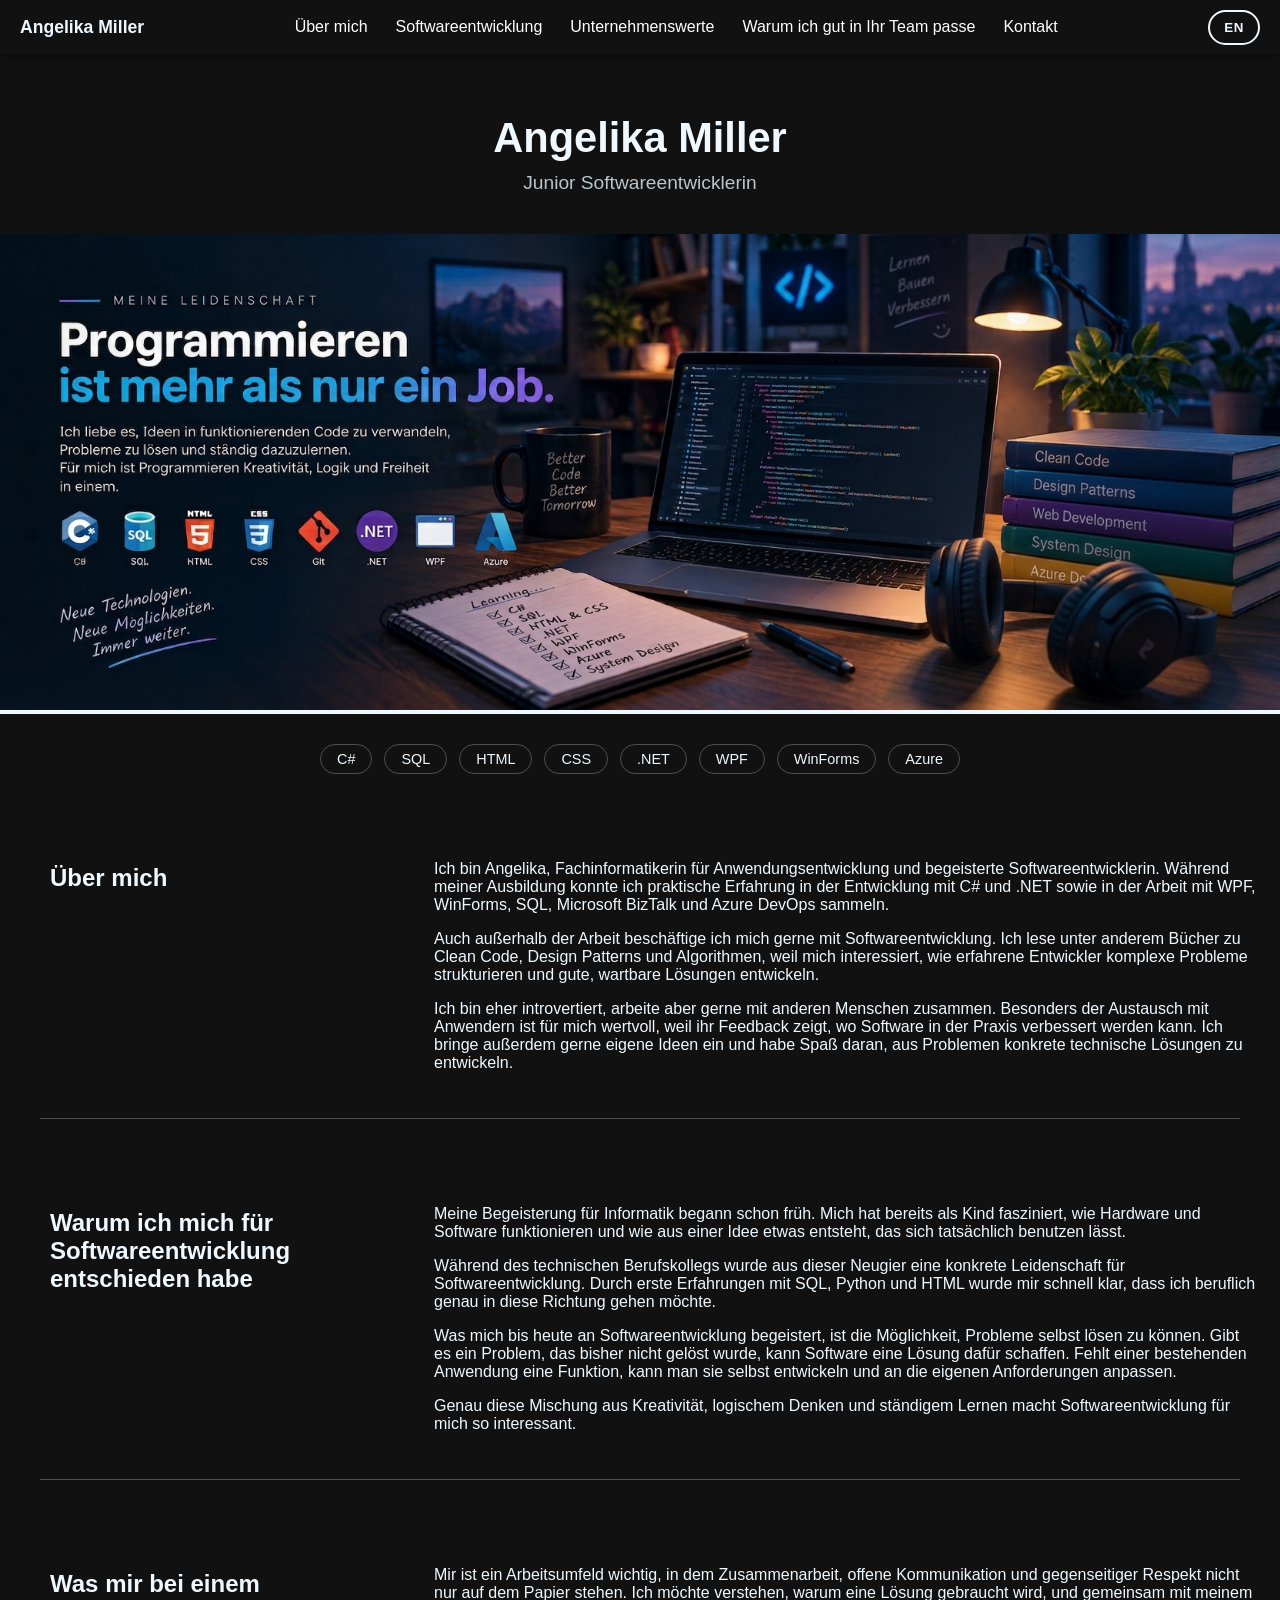
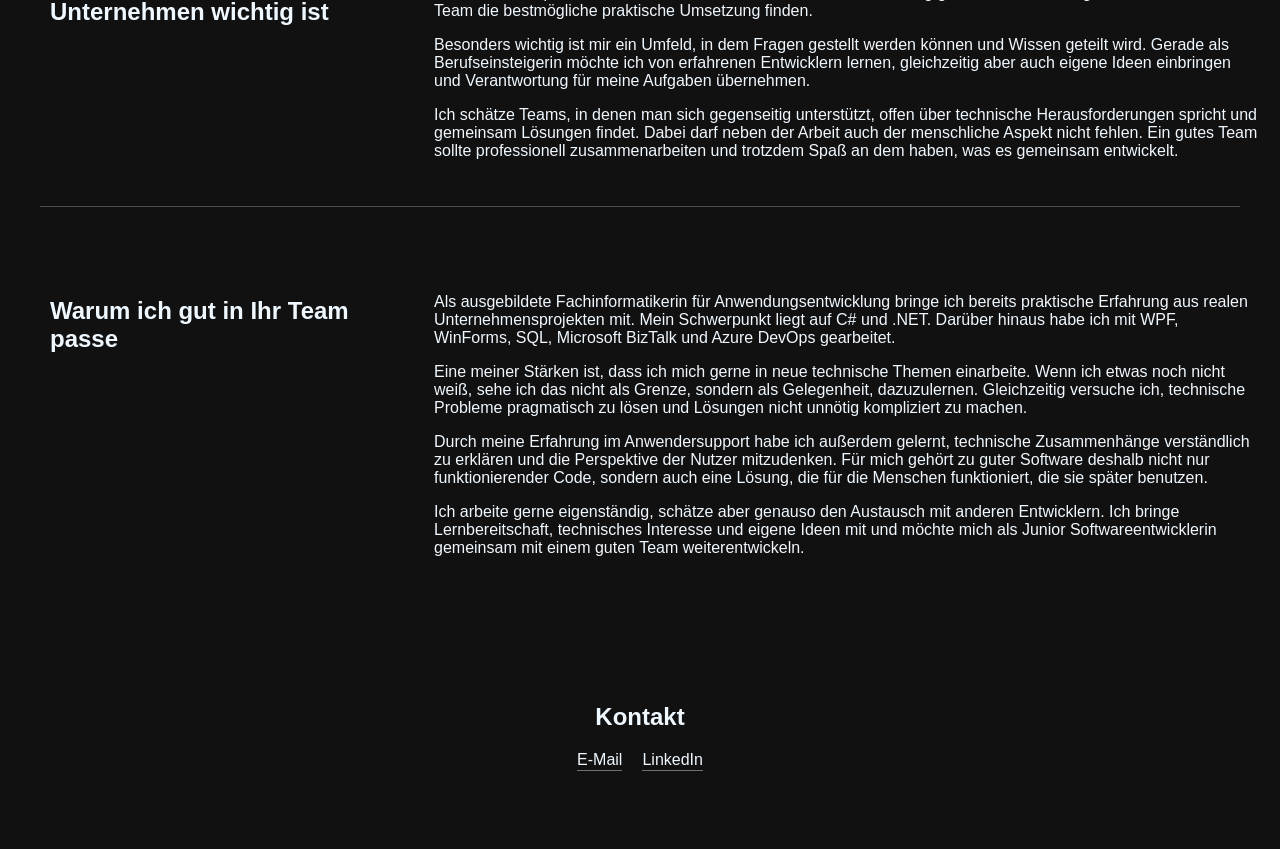
==== 5bb04cbfc7/index.html @ 041f852d "Reduce discoverability: random page path, noindex, robots.txt Rename the portfolio folder to a rando" ====
<!DOCTYPE html>
<html lang="de">
    <head>
        <meta charset="UTF-8">
        <meta name="viewport" content="width=device-width, initial-scale=1.0">
        <meta name="robots" content="noindex, nofollow">
        <title>Angelika Miller Portfolio</title>
        <link rel="stylesheet" type="text/css" href="../Style/index.css">
    </head>
    <body>
        <header id="site-header">
            <a href="#top" class="brand" data-de="Angelika Miller" data-en="Angelika Miller">Angelika Miller</a>
            <ul id="nav">
                <li><a href="#about" title="Über mich" data-de="Über mich" data-en="About me">Über mich</a></li>
                <li><a href="#why-dev" title="Warum ich mich für Softwareentwicklung entschieden habe" data-de="Softwareentwicklung" data-en="Software development">Softwareentwicklung</a></li>
                <li><a href="#why-company" title="Was mir bei einem Unternehmen wichtig ist" data-de="Unternehmenswerte" data-en="Company values">Unternehmenswerte</a></li>
                <li><a href="#why-team" title="Warum ich gut in Ihr Team passe" data-de="Warum ich gut in Ihr Team passe" data-en="Why I'm a Good Fit for Your Team">Warum ich gut in Ihr Team passe</a></li>
                <li><a href="#contact" title="Kontakt" data-de="Kontakt" data-en="Contact">Kontakt</a></li>
            </ul>
            <button id="lang-toggle" type="button" aria-label="Sprache wechseln">EN</button>
        </header>

        <section id="top" class="hero">
            <h1 data-de="Angelika Miller" data-en="Angelika Miller">Angelika Miller</h1>
            <p class="hero-tagline" data-de="Junior Softwareentwicklerin" data-en="Junior software developer">Junior Softwareentwicklerin</p>
        </section>

        <div id="slideshow-example" data-component="slideshow">
            <div role="list">
                <div class="slide">
                    <img src="../Images/Slideshow1.jpg" alt="Slide1">
                </div>

                <div class="slide">
                    <img src="../Images/Slideshow2.png" alt="Slide2">
                </div>

                <div class="slide">
                    <img src="../Images/Slideshow3.png" alt="Slide3">
                </div>
            </div>
            <div class="slideshow-progress"><span class="slideshow-progress-bar"></span></div>
        </div>

        <section class="skills" aria-label="Skills">
            <ul class="skills-list">
                <li>C#</li>
                <li>SQL</li>
                <li>HTML</li>
                <li>CSS</li>
                <li>.NET</li>
                <li>WPF</li>
                <li>WinForms</li>
                <li>Azure</li>
            </ul>
        </section>

        <main>
            <section class="textblock" id="about">
                <div><h2 data-de="Über mich" data-en="About me">Über mich</h2></div>
                <div>
                    <p data-de="Ich bin Angelika, Fachinformatikerin für Anwendungsentwicklung und begeisterte Softwareentwicklerin. Während meiner Ausbildung konnte ich praktische Erfahrung in der Entwicklung mit C# und .NET sowie in der Arbeit mit WPF, WinForms, SQL, Microsoft BizTalk und Azure DevOps sammeln." data-en="I'm Angelika, a qualified application development specialist (Fachinformatikerin) and a passionate software developer. During my training, I gained hands-on experience developing with C# and .NET, as well as working with WPF, WinForms, SQL, Microsoft BizTalk, and Azure DevOps.">Ich bin Angelika, Fachinformatikerin für Anwendungsentwicklung und begeisterte Softwareentwicklerin. Während meiner Ausbildung konnte ich praktische Erfahrung in der Entwicklung mit C# und .NET sowie in der Arbeit mit WPF, WinForms, SQL, Microsoft BizTalk und Azure DevOps sammeln.</p>
                    <p data-de="Auch außerhalb der Arbeit beschäftige ich mich gerne mit Softwareentwicklung. Ich lese unter anderem Bücher zu Clean Code, Design Patterns und Algorithmen, weil mich interessiert, wie erfahrene Entwickler komplexe Probleme strukturieren und gute, wartbare Lösungen entwickeln." data-en="I also enjoy working on software development outside of work. Among other things, I read books on Clean Code, design patterns, and algorithms, because I'm interested in how experienced developers structure complex problems and build good, maintainable solutions.">Auch außerhalb der Arbeit beschäftige ich mich gerne mit Softwareentwicklung. Ich lese unter anderem Bücher zu Clean Code, Design Patterns und Algorithmen, weil mich interessiert, wie erfahrene Entwickler komplexe Probleme strukturieren und gute, wartbare Lösungen entwickeln.</p>
                    <p data-de="Ich bin eher introvertiert, arbeite aber gerne mit anderen Menschen zusammen. Besonders der Austausch mit Anwendern ist für mich wertvoll, weil ihr Feedback zeigt, wo Software in der Praxis verbessert werden kann. Ich bringe außerdem gerne eigene Ideen ein und habe Spaß daran, aus Problemen konkrete technische Lösungen zu entwickeln." data-en="I tend to be introverted, but I enjoy working with other people. Talking with actual users is especially valuable to me, since their feedback shows where software can be improved in practice. I also like contributing my own ideas and enjoy turning problems into concrete technical solutions.">Ich bin eher introvertiert, arbeite aber gerne mit anderen Menschen zusammen. Besonders der Austausch mit Anwendern ist für mich wertvoll, weil ihr Feedback zeigt, wo Software in der Praxis verbessert werden kann. Ich bringe außerdem gerne eigene Ideen ein und habe Spaß daran, aus Problemen konkrete technische Lösungen zu entwickeln.</p>
                </div>
            </section>

            <section class="textblock" id="why-dev">
                <div><h2 data-de="Warum ich mich für Softwareentwicklung entschieden habe" data-en="Why I chose software development">Warum ich mich für Softwareentwicklung entschieden habe</h2></div>
                <div>
                    <p data-de="Meine Begeisterung für Informatik begann schon früh. Mich hat bereits als Kind fasziniert, wie Hardware und Software funktionieren und wie aus einer Idee etwas entsteht, das sich tatsächlich benutzen lässt." data-en="My enthusiasm for computer science started early. Even as a child, I was fascinated by how hardware and software work, and how an idea turns into something people can actually use.">Meine Begeisterung für Informatik begann schon früh. Mich hat bereits als Kind fasziniert, wie Hardware und Software funktionieren und wie aus einer Idee etwas entsteht, das sich tatsächlich benutzen lässt.</p>
                    <p data-de="Während des technischen Berufskollegs wurde aus dieser Neugier eine konkrete Leidenschaft für Softwareentwicklung. Durch erste Erfahrungen mit SQL, Python und HTML wurde mir schnell klar, dass ich beruflich genau in diese Richtung gehen möchte." data-en="During technical college, that curiosity grew into a genuine passion for software development. My first experiences with SQL, Python, and HTML quickly made it clear that this was exactly the direction I wanted to pursue professionally.">Während des technischen Berufskollegs wurde aus dieser Neugier eine konkrete Leidenschaft für Softwareentwicklung. Durch erste Erfahrungen mit SQL, Python und HTML wurde mir schnell klar, dass ich beruflich genau in diese Richtung gehen möchte.</p>
                    <p data-de="Was mich bis heute an Softwareentwicklung begeistert, ist die Möglichkeit, Probleme selbst lösen zu können. Gibt es ein Problem, das bisher nicht gelöst wurde, kann Software eine Lösung dafür schaffen. Fehlt einer bestehenden Anwendung eine Funktion, kann man sie selbst entwickeln und an die eigenen Anforderungen anpassen." data-en="What still excites me about software development is the ability to solve problems myself. If a problem hasn't been solved yet, software can provide a solution. If an existing application is missing a feature, you can build it yourself and tailor it to your own requirements.">Was mich bis heute an Softwareentwicklung begeistert, ist die Möglichkeit, Probleme selbst lösen zu können. Gibt es ein Problem, das bisher nicht gelöst wurde, kann Software eine Lösung dafür schaffen. Fehlt einer bestehenden Anwendung eine Funktion, kann man sie selbst entwickeln und an die eigenen Anforderungen anpassen.</p>
                    <p data-de="Genau diese Mischung aus Kreativität, logischem Denken und ständigem Lernen macht Softwareentwicklung für mich so interessant." data-en="It's exactly this mix of creativity, logical thinking, and constant learning that makes software development so interesting to me.">Genau diese Mischung aus Kreativität, logischem Denken und ständigem Lernen macht Softwareentwicklung für mich so interessant.</p>
                </div>
            </section>

            <section class="textblock" id="why-company">
                <div><h2 data-de="Was mir bei einem Unternehmen wichtig ist" data-en="What matters to me in a company">Was mir bei einem Unternehmen wichtig ist</h2></div>
                <div>
                    <p data-de="Mir ist ein Arbeitsumfeld wichtig, in dem Zusammenarbeit, offene Kommunikation und gegenseitiger Respekt nicht nur auf dem Papier stehen. Ich möchte verstehen, warum eine Lösung gebraucht wird, und gemeinsam mit meinem Team die bestmögliche praktische Umsetzung finden." data-en="A work environment where collaboration, open communication, and mutual respect are more than just words on paper matters a lot to me. I want to understand why a solution is needed and, together with my team, find the best possible practical implementation.">Mir ist ein Arbeitsumfeld wichtig, in dem Zusammenarbeit, offene Kommunikation und gegenseitiger Respekt nicht nur auf dem Papier stehen. Ich möchte verstehen, warum eine Lösung gebraucht wird, und gemeinsam mit meinem Team die bestmögliche praktische Umsetzung finden.</p>
                    <p data-de="Besonders wichtig ist mir ein Umfeld, in dem Fragen gestellt werden können und Wissen geteilt wird. Gerade als Berufseinsteigerin möchte ich von erfahrenen Entwicklern lernen, gleichzeitig aber auch eigene Ideen einbringen und Verantwortung für meine Aufgaben übernehmen." data-en="An environment where questions are welcome and knowledge is shared is especially important to me. As someone just starting out professionally, I want to learn from experienced developers, while also contributing my own ideas and taking ownership of my tasks.">Besonders wichtig ist mir ein Umfeld, in dem Fragen gestellt werden können und Wissen geteilt wird. Gerade als Berufseinsteigerin möchte ich von erfahrenen Entwicklern lernen, gleichzeitig aber auch eigene Ideen einbringen und Verantwortung für meine Aufgaben übernehmen.</p>
                    <p data-de="Ich schätze Teams, in denen man sich gegenseitig unterstützt, offen über technische Herausforderungen spricht und gemeinsam Lösungen findet. Dabei darf neben der Arbeit auch der menschliche Aspekt nicht fehlen. Ein gutes Team sollte professionell zusammenarbeiten und trotzdem Spaß an dem haben, was es gemeinsam entwickelt." data-en="I value teams that support each other, talk openly about technical challenges, and find solutions together. Alongside the work itself, the human side shouldn't be missing either. A good team should work together professionally while still enjoying what they build.">Ich schätze Teams, in denen man sich gegenseitig unterstützt, offen über technische Herausforderungen spricht und gemeinsam Lösungen findet. Dabei darf neben der Arbeit auch der menschliche Aspekt nicht fehlen. Ein gutes Team sollte professionell zusammenarbeiten und trotzdem Spaß an dem haben, was es gemeinsam entwickelt.</p>
                </div>
            </section>

            <section class="textblock" id="why-team">
                <div><h2 data-de="Warum ich gut in Ihr Team passe" data-en="Why I'm a Good Fit for Your Team">Warum ich gut in Ihr Team passe</h2></div>
                <div>
                    <p data-de="Als ausgebildete Fachinformatikerin für Anwendungsentwicklung bringe ich bereits praktische Erfahrung aus realen Unternehmensprojekten mit. Mein Schwerpunkt liegt auf C# und .NET. Darüber hinaus habe ich mit WPF, WinForms, SQL, Microsoft BizTalk und Azure DevOps gearbeitet." data-en="As a trained application development specialist, I already bring hands-on experience from real business projects. My focus is on C# and .NET, and I've also worked with WPF, WinForms, SQL, Microsoft BizTalk, and Azure DevOps.">Als ausgebildete Fachinformatikerin für Anwendungsentwicklung bringe ich bereits praktische Erfahrung aus realen Unternehmensprojekten mit. Mein Schwerpunkt liegt auf C# und .NET. Darüber hinaus habe ich mit WPF, WinForms, SQL, Microsoft BizTalk und Azure DevOps gearbeitet.</p>
                    <p data-de="Eine meiner Stärken ist, dass ich mich gerne in neue technische Themen einarbeite. Wenn ich etwas noch nicht weiß, sehe ich das nicht als Grenze, sondern als Gelegenheit, dazuzulernen. Gleichzeitig versuche ich, technische Probleme pragmatisch zu lösen und Lösungen nicht unnötig kompliziert zu machen." data-en="One of my strengths is that I enjoy getting up to speed on new technical topics. If I don't know something yet, I don't see that as a limitation but as an opportunity to learn. At the same time, I try to solve technical problems pragmatically and avoid making solutions more complicated than they need to be.">Eine meiner Stärken ist, dass ich mich gerne in neue technische Themen einarbeite. Wenn ich etwas noch nicht weiß, sehe ich das nicht als Grenze, sondern als Gelegenheit, dazuzulernen. Gleichzeitig versuche ich, technische Probleme pragmatisch zu lösen und Lösungen nicht unnötig kompliziert zu machen.</p>
                    <p data-de="Durch meine Erfahrung im Anwendersupport habe ich außerdem gelernt, technische Zusammenhänge verständlich zu erklären und die Perspektive der Nutzer mitzudenken. Für mich gehört zu guter Software deshalb nicht nur funktionierender Code, sondern auch eine Lösung, die für die Menschen funktioniert, die sie später benutzen." data-en="Through my experience in user support, I've also learned to explain technical topics in an understandable way and to keep the users' perspective in mind. For me, good software isn't just about functioning code — it's about a solution that actually works for the people who use it.">Durch meine Erfahrung im Anwendersupport habe ich außerdem gelernt, technische Zusammenhänge verständlich zu erklären und die Perspektive der Nutzer mitzudenken. Für mich gehört zu guter Software deshalb nicht nur funktionierender Code, sondern auch eine Lösung, die für die Menschen funktioniert, die sie später benutzen.</p>
                    <p data-de="Ich arbeite gerne eigenständig, schätze aber genauso den Austausch mit anderen Entwicklern. Ich bringe Lernbereitschaft, technisches Interesse und eigene Ideen mit und möchte mich als Junior Softwareentwicklerin gemeinsam mit einem guten Team weiterentwickeln." data-en="I enjoy working independently, but I equally value exchanging ideas with other developers. I bring a willingness to learn, technical curiosity, and my own ideas, and I want to grow as a junior software developer together with a great team.">Ich arbeite gerne eigenständig, schätze aber genauso den Austausch mit anderen Entwicklern. Ich bringe Lernbereitschaft, technisches Interesse und eigene Ideen mit und möchte mich als Junior Softwareentwicklerin gemeinsam mit einem guten Team weiterentwickeln.</p>
                </div>
            </section>
        </main>

        <footer id="contact">
            <h2 data-de="Kontakt" data-en="Contact">Kontakt</h2>
            <ul class="contact-list">
                <li><a href="mailto:meine.email@example.com">E-Mail</a></li>
                <li><a href="https://www.linkedin.com/in/angelika-miller-8bba73423/" target="_blank" rel="noopener">LinkedIn</a></li>
            </ul>
        </footer>

        <button id="back-to-top" type="button" aria-label="Nach oben scrollen">&uarr;</button>

        <script src="../Javascript/slideshow.js"></script>
        <script src="../Javascript/scroll-effects.js"></script>
        <script src="../Javascript/language.js"></script>
    </body>
</html>
---- Style/index.css ----
* {
    box-sizing: border-box;
}

html {
    scroll-behavior: smooth;
}

body {
    margin: 0;
    background-color: #111;
    font-family: -apple-system, BlinkMacSystemFont, 'Segoe UI', Roboto, Helvetica, Arial, sans-serif;
}

.container {
    width: 90%;
    max-width: 1400px;
    margin: 0 auto;
}

#site-header {
    position: sticky;
    top: 0;
    z-index: 100;
    display: flex;
    align-items: center;
    justify-content: space-between;
    flex-wrap: wrap;
    gap: 20px;
    background-color: #111;
    box-shadow: 0 2px 10px rgba(0, 0, 0, 0.4);
}

.brand {
    color: aliceblue;
    text-decoration: none;
    font-weight: bold;
    font-size: 1.1rem;
    padding: 0 0 0 20px;
    white-space: nowrap;
}

#nav {
    display: flex;
    flex-wrap: wrap;
    margin: 0;
    padding: 0;
    list-style-type: none;
    background-color: #111;
}

#nav li {
    margin: 0;
}

#nav li a {
    display: block;
    color: white;
    text-decoration: none;
    padding: 18px 14px;
    transition: color 0.2s ease, background-color 0.2s ease;
}

#nav li a:hover,
#nav li a:focus {
    color: #111;
    background-color: aliceblue;
}

#lang-toggle {
    margin-right: 20px;
    padding: 8px 14px;
    border-radius: 20px;
    border: 2px solid aliceblue;
    background-color: transparent;
    color: aliceblue;
    cursor: pointer;
    font-weight: bold;
    letter-spacing: 0.05em;
    transition: color 0.2s ease, background-color 0.2s ease;
}

#lang-toggle:hover,
#lang-toggle:focus {
    color: #111;
    background-color: aliceblue;
}

.hero {
    text-align: center;
    padding: 60px 20px 40px;
}

.hero h1 {
    color: aliceblue;
    margin: 0 0 10px;
    font-size: 2.6rem;
}

.hero-tagline {
    color: #b9c4cc;
    margin: 0;
    font-size: 1.2rem;
}

.skills {
    max-width: 1200px;
    margin: 0 auto;
    padding: 30px 10px 0;
}

.skills-list {
    display: flex;
    flex-wrap: wrap;
    justify-content: center;
    gap: 12px;
    margin: 0;
    padding: 0;
    list-style: none;
}

.skills-list li {
    color: aliceblue;
    border: 1px solid rgba(255, 255, 255, 0.25);
    border-radius: 20px;
    padding: 6px 16px;
    font-size: 0.9rem;
}

/* SLIDESHOW */

[data-component="slideshow"] {
    position: relative;
    width: 100%;
    overflow: hidden;
}

[data-component="slideshow"] [role="list"] {
    display: grid;
}

[data-component="slideshow"] .slide {
    grid-area: 1 / 1;
    width: 100%;
    opacity: 0;
    transition: opacity 1.2s ease;
}

[data-component="slideshow"] .slide.active {
    opacity: 1;
    z-index: 1;
}

[data-component="slideshow"] .slide img {
    display: block;
    width: 100%;
    height: auto;
}

.slideshow-progress {
    position: absolute;
    left: 0;
    right: 0;
    bottom: 0;
    z-index: 2;
    height: 4px;
    background-color: rgba(255, 255, 255, 0.25);
}

.slideshow-progress-bar {
    display: block;
    height: 100%;
    width: 0%;
    background-color: aliceblue;
}

p {
    color: aliceblue;
}

h2 {
    color: aliceblue;
}

.textblock {
    display: grid;
    grid-template-columns: 30% 70%;
    gap: 30px;
    max-width: 1200px;
    margin: 40px auto;
    padding: 30px 10px;
    scroll-margin-top: 70px;
    border-bottom: 1px solid rgba(255, 255, 255, 0.25);
}

.textblock:last-child {
    border-bottom: none;
}

.textblock h2 {
    grid-column: 1;
}

.textblock p {
    grid-column: 2;
}

.textblock h2,
.textblock p {
    opacity: 0;
    transform: translateY(30px);
    transition: opacity 0.8s ease, transform 0.8s ease;
}

.textblock p {
    transition-delay: 0.15s;
}

.textblock.visible h2,
.textblock.visible p {
    opacity: 1;
    transform: translateY(0);
}

@media (max-width: 700px) {
    .textblock {
        grid-template-columns: 1fr;
    }

    .textblock h2,
    .textblock p {
        grid-column: 1;
    }
}

/* CONTACT / FOOTER */

#contact {
    max-width: 1200px;
    margin: 0 auto;
    padding: 40px 10px 80px;
    text-align: center;
}

.contact-list {
    display: flex;
    flex-wrap: wrap;
    justify-content: center;
    gap: 20px;
    margin: 20px 0 0;
    padding: 0;
    list-style: none;
}

.contact-list a {
    color: aliceblue;
    text-decoration: none;
    border-bottom: 1px solid rgba(255, 255, 255, 0.4);
    padding-bottom: 2px;
    transition: color 0.2s ease, border-color 0.2s ease;
}

.contact-list a:hover,
.contact-list a:focus {
    color: #7fc7ff;
    border-color: #7fc7ff;
}

#back-to-top {
    position: fixed;
    right: 24px;
    bottom: 24px;
    width: 46px;
    height: 46px;
    border-radius: 50%;
    border: none;
    background-color: aliceblue;
    color: #111;
    font-size: 20px;
    cursor: pointer;
    opacity: 0;
    visibility: hidden;
    transform: translateY(10px);
    transition: opacity 0.3s ease, transform 0.3s ease, visibility 0.3s ease;
    z-index: 100;
}

#back-to-top.visible {
    opacity: 1;
    visibility: visible;
    transform: translateY(0);
}

#back-to-top:hover,
#back-to-top:focus {
    background-color: #fff;
}
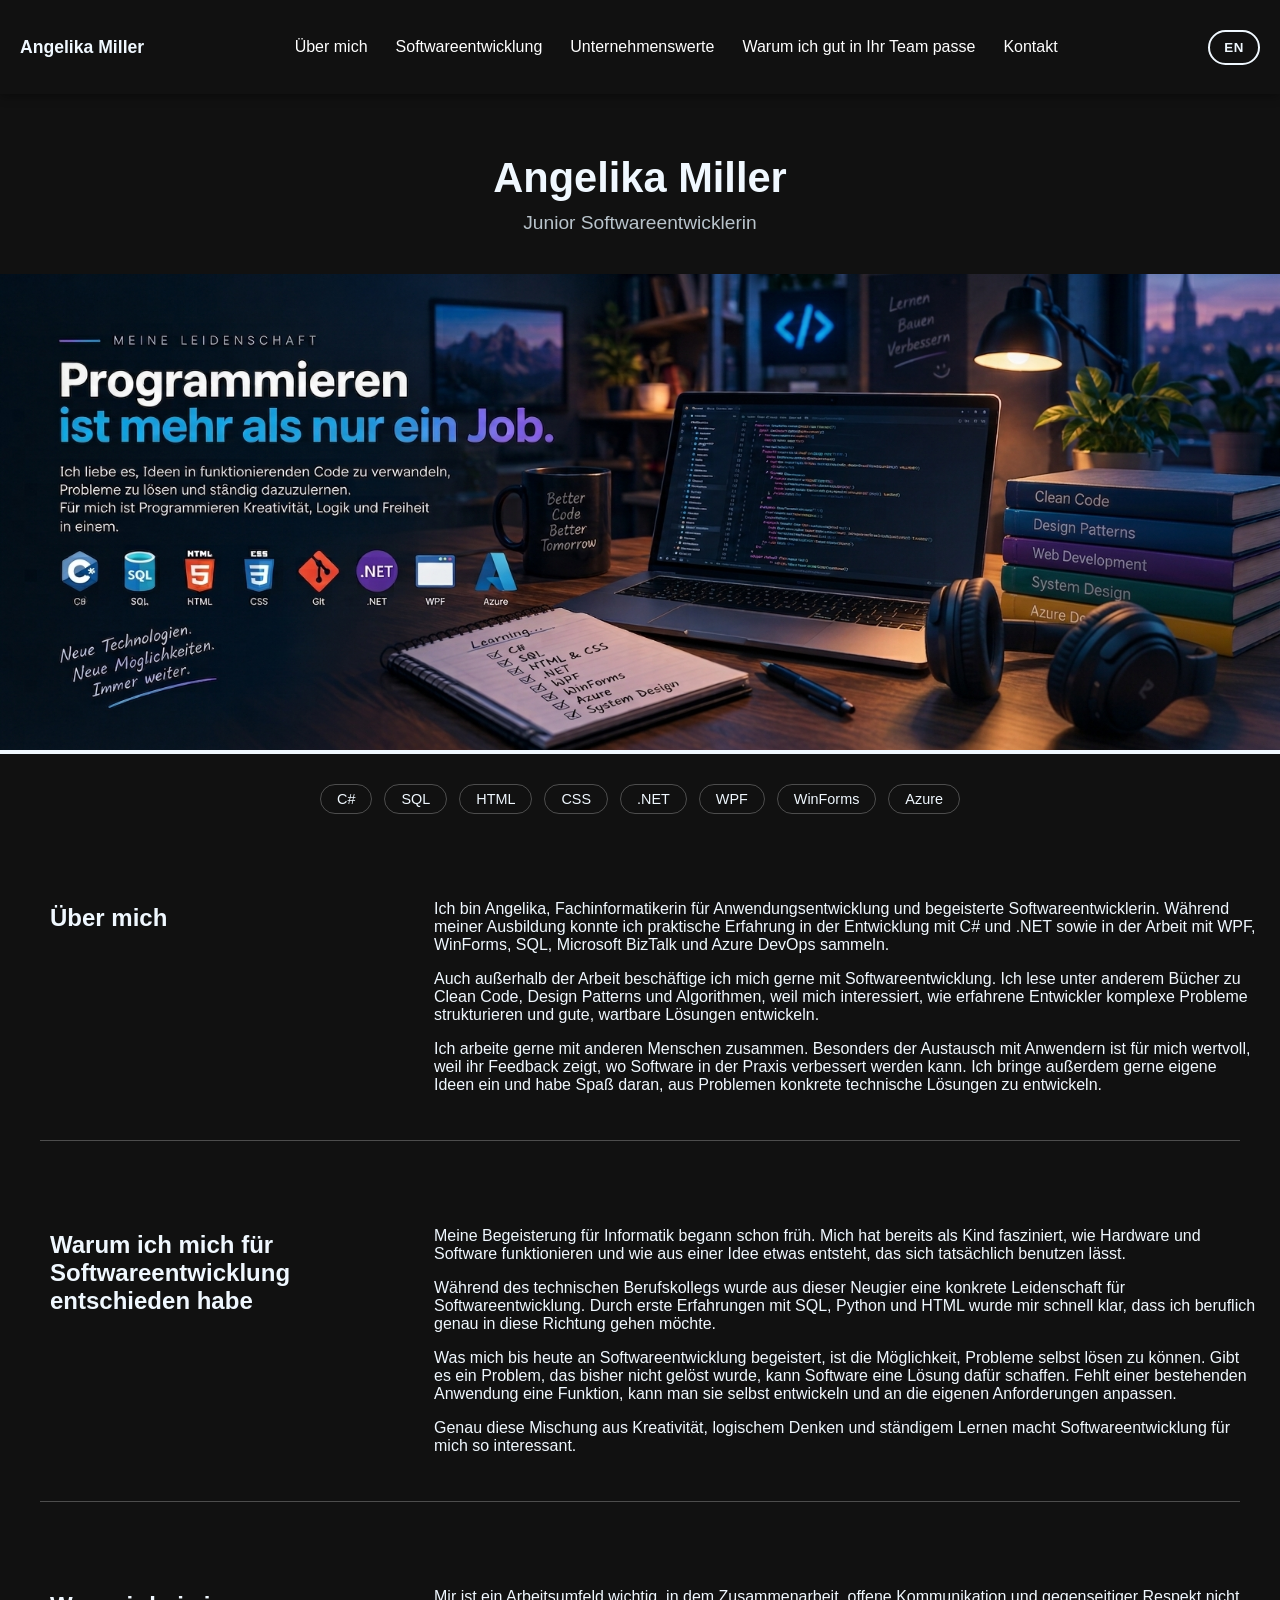
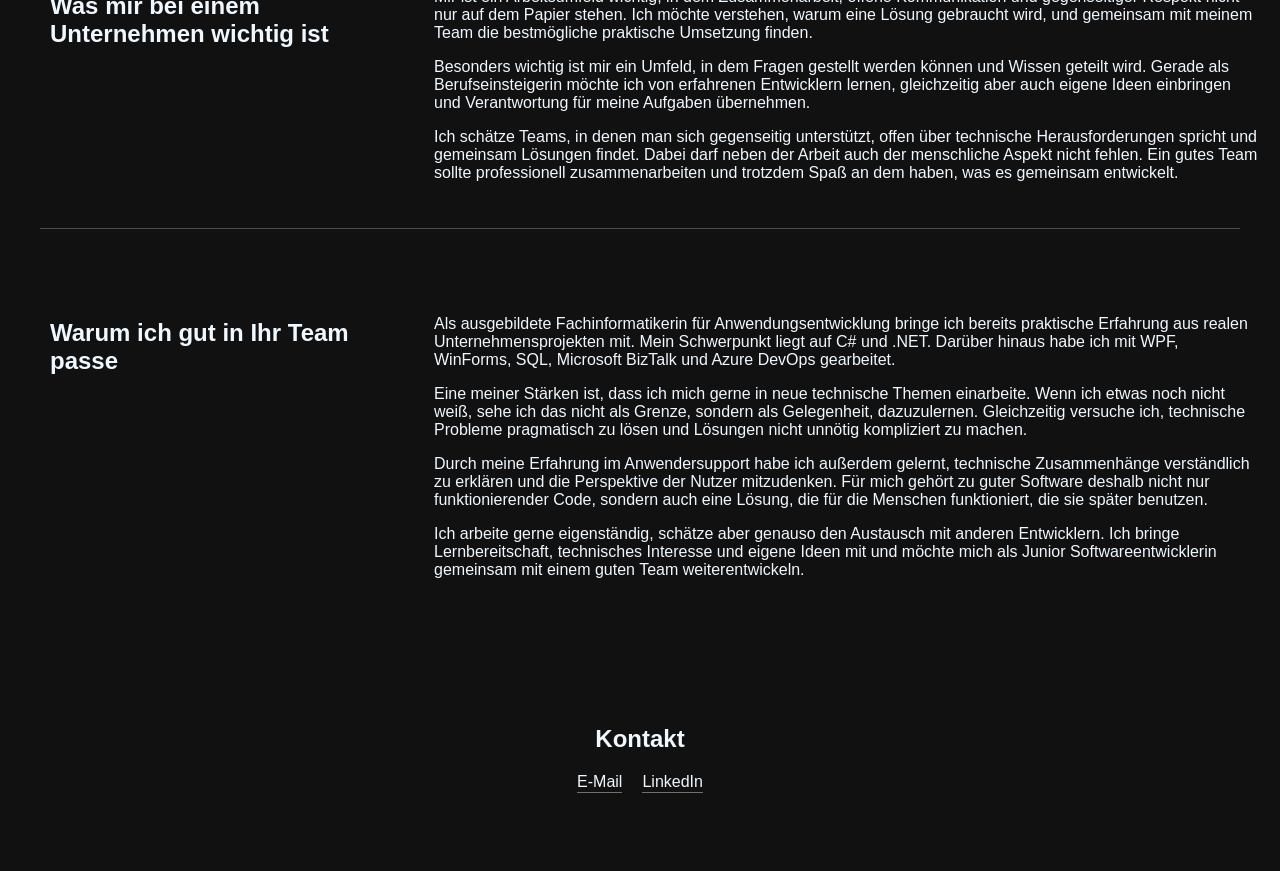
==== commit 08cf309e: "Remove introvert framing from About me paragraph" ====
--- a/5bb04cbfc7/index.html
+++ b/5bb04cbfc7/index.html
@@ -61,7 +61,7 @@
                 <div>
                     <p data-de="Ich bin Angelika, Fachinformatikerin für Anwendungsentwicklung und begeisterte Softwareentwicklerin. Während meiner Ausbildung konnte ich praktische Erfahrung in der Entwicklung mit C# und .NET sowie in der Arbeit mit WPF, WinForms, SQL, Microsoft BizTalk und Azure DevOps sammeln." data-en="I'm Angelika, a qualified application development specialist (Fachinformatikerin) and a passionate software developer. During my training, I gained hands-on experience developing with C# and .NET, as well as working with WPF, WinForms, SQL, Microsoft BizTalk, and Azure DevOps.">Ich bin Angelika, Fachinformatikerin für Anwendungsentwicklung und begeisterte Softwareentwicklerin. Während meiner Ausbildung konnte ich praktische Erfahrung in der Entwicklung mit C# und .NET sowie in der Arbeit mit WPF, WinForms, SQL, Microsoft BizTalk und Azure DevOps sammeln.</p>
                     <p data-de="Auch außerhalb der Arbeit beschäftige ich mich gerne mit Softwareentwicklung. Ich lese unter anderem Bücher zu Clean Code, Design Patterns und Algorithmen, weil mich interessiert, wie erfahrene Entwickler komplexe Probleme strukturieren und gute, wartbare Lösungen entwickeln." data-en="I also enjoy working on software development outside of work. Among other things, I read books on Clean Code, design patterns, and algorithms, because I'm interested in how experienced developers structure complex problems and build good, maintainable solutions.">Auch außerhalb der Arbeit beschäftige ich mich gerne mit Softwareentwicklung. Ich lese unter anderem Bücher zu Clean Code, Design Patterns und Algorithmen, weil mich interessiert, wie erfahrene Entwickler komplexe Probleme strukturieren und gute, wartbare Lösungen entwickeln.</p>
-                    <p data-de="Ich bin eher introvertiert, arbeite aber gerne mit anderen Menschen zusammen. Besonders der Austausch mit Anwendern ist für mich wertvoll, weil ihr Feedback zeigt, wo Software in der Praxis verbessert werden kann. Ich bringe außerdem gerne eigene Ideen ein und habe Spaß daran, aus Problemen konkrete technische Lösungen zu entwickeln." data-en="I tend to be introverted, but I enjoy working with other people. Talking with actual users is especially valuable to me, since their feedback shows where software can be improved in practice. I also like contributing my own ideas and enjoy turning problems into concrete technical solutions.">Ich bin eher introvertiert, arbeite aber gerne mit anderen Menschen zusammen. Besonders der Austausch mit Anwendern ist für mich wertvoll, weil ihr Feedback zeigt, wo Software in der Praxis verbessert werden kann. Ich bringe außerdem gerne eigene Ideen ein und habe Spaß daran, aus Problemen konkrete technische Lösungen zu entwickeln.</p>
+                    <p data-de="Ich arbeite gerne mit anderen Menschen zusammen. Besonders der Austausch mit Anwendern ist für mich wertvoll, weil ihr Feedback zeigt, wo Software in der Praxis verbessert werden kann. Ich bringe außerdem gerne eigene Ideen ein und habe Spaß daran, aus Problemen konkrete technische Lösungen zu entwickeln." data-en="I enjoy working with other people. Talking with actual users is especially valuable to me, since their feedback shows where software can be improved in practice. I also like contributing my own ideas and enjoy turning problems into concrete technical solutions.">Ich arbeite gerne mit anderen Menschen zusammen. Besonders der Austausch mit Anwendern ist für mich wertvoll, weil ihr Feedback zeigt, wo Software in der Praxis verbessert werden kann. Ich bringe außerdem gerne eigene Ideen ein und habe Spaß daran, aus Problemen konkrete technische Lösungen zu entwickeln.</p>
                 </div>
             </section>
 
--- a/Style/index.css
+++ b/Style/index.css
@@ -10,6 +10,10 @@
     margin: 0;
     background-color: #111;
     font-family: -apple-system, BlinkMacSystemFont, 'Segoe UI', Roboto, Helvetica, Arial, sans-serif;
+}
+
+:root {
+    --header-height: 0px;
 }
 
 .container {
@@ -27,6 +31,7 @@
     justify-content: space-between;
     flex-wrap: wrap;
     gap: 20px;
+    padding: 20px 0;
     background-color: #111;
     box-shadow: 0 2px 10px rgba(0, 0, 0, 0.4);
 }
@@ -47,6 +52,31 @@
     padding: 0;
     list-style-type: none;
     background-color: #111;
+}
+
+@media (max-width: 700px) {
+    body {
+        padding-top: var(--header-height);
+    }
+
+    #site-header {
+        position: fixed;
+        top: 0;
+        left: 0;
+        right: 0;
+        transition: transform 0.25s ease, opacity 0.25s ease;
+    }
+
+    #site-header.header-hidden {
+        transform: translateY(-100%);
+        opacity: 0;
+        pointer-events: none;
+    }
+
+    #lang-toggle {
+        margin-top: 6px;
+        margin-bottom: 4px;
+    }
 }
 
 #nav li {
